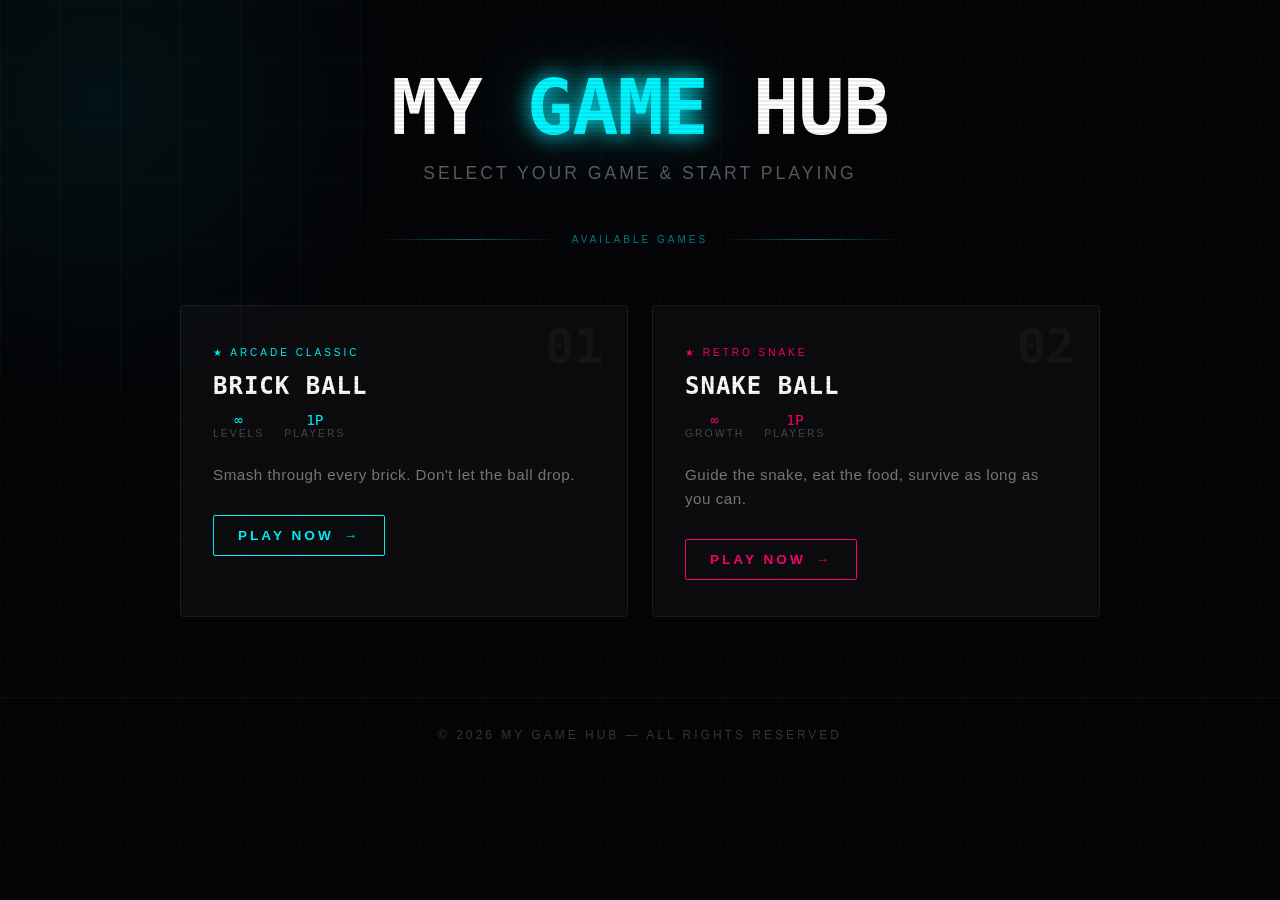
==== index.html @ 3251bb26 "change namw" ====
<!DOCTYPE html>
<html>
<head>
    <title>My Game Hub</title>
    <link rel="stylesheet" href="gamehub.css">
</head>
<body>

<div class="scanline"></div>

<header>
   
    <h1>MY <span class="text-glow">GAME</span> HUB</h1>
    <p class="subtitle">Select your game &amp; start playing</p>
</header>

<div class="divider"><span>available games</span></div>

<main class="games-container">

    <div class="game-card">
        <div class="card-number">01</div>
        <div class="card-tag">★ arcade classic</div>
        <h2>BRICK BALL</h2>
        <div class="card-stats">
            <div class="stat">
                <div class="stat-val">∞</div>
                <div class="stat-label">Levels</div>
            </div>
            <div class="stat">
                <div class="stat-val">1P</div>
                <div class="stat-label">Players</div>
            </div>
        </div>
        <p>Smash through every brick. Don't let the ball drop.</p>
        <a href="BRICKBALL/index1.html" class="play-btn">
            <span>Play Now</span>
            <span class="arrow">→</span>
        </a>
    </div>

    <div class="game-card">
        <div class="card-number">02</div>
        <div class="card-tag">★ retro snake</div>
        <h2>SNAKE BALL</h2>
        <div class="card-stats">
            <div class="stat">
                <div class="stat-val">∞</div>
                <div class="stat-label">Growth</div>
            </div>
            <div class="stat">
                <div class="stat-val">1P</div>
                <div class="stat-label">Players</div>
            </div>
        </div>
        <p>Guide the snake, eat the food, survive as long as you can.</p>
        <a href="SNAKEBALL/index2.html" class="play-btn">
            <span>Play Now</span>
            <span class="arrow">→</span>
        </a>
    </div>

</main>

<footer>
    <p>© 2026 My Game Hub — All rights reserved</p>
</footer>

</body>

</html>
---- gamehub.css ----
:root {
            --neon-cyan: #00f5ff;
            --neon-pink: #ff006e;
            --neon-green: #39ff14;
            --dark: #050508;
            --card-bg: rgba(255,255,255,0.03);
        }

        * { margin: 0; padding: 0; box-sizing: border-box; }

        body {
            font-family: 'Rajdhani', sans-serif;
            background: var(--dark);
            color: white;
            min-height: 100vh;
            overflow-x: hidden;
        }

        /* Animated grid background */
        body::before {
            content: '';
            position: fixed;
            inset: 0;
            background-image:
                linear-gradient(rgba(0,245,255,0.03) 1px, transparent 1px),
                linear-gradient(90deg, rgba(0,245,255,0.03) 1px, transparent 1px);
            background-size: 60px 60px;
            animation: gridMove 20s linear infinite;
            z-index: 0;
        }

        @keyframes gridMove {
            0% { background-position: 0 0; }
            100% { background-position: 60px 60px; }
        }

        /* Glowing orbs */
        body::after {
            content: '';
            position: fixed;
            width: 600px;
            height: 600px;
            background: radial-gradient(circle, rgba(0,245,255,0.06) 0%, transparent 70%);
            top: -200px;
            left: -200px;
            z-index: 0;
            animation: orbFloat 8s ease-in-out infinite alternate;
        }

        @keyframes orbFloat {
            0% { transform: translate(0, 0); }
            100% { transform: translate(100px, 80px); }
        }

        header {
            position: relative;
            z-index: 10;
            text-align: center;
            padding: 70px 20px 50px;
        }

        .header-badge {
            display: inline-block;
            font-family: 'Rajdhani', sans-serif;
            font-size: 11px;
            letter-spacing: 4px;
            color: var(--neon-cyan);
            border: 1px solid rgba(0,245,255,0.3);
            padding: 6px 18px;
            margin-bottom: 20px;
            text-transform: uppercase;
            animation: fadeDown 0.6s ease both;
        }

        h1 {
            font-family: 'Orbitron', monospace;
            font-size: clamp(2.5rem, 6vw, 5rem);
            font-weight: 900;
            letter-spacing: -1px;
            line-height: 1;
            animation: fadeDown 0.8s ease 0.1s both;
        }

        h1 .text-glow {
            color: var(--neon-cyan);
            text-shadow: 0 0 20px var(--neon-cyan), 0 0 60px rgba(0,245,255,0.4);
        }

        .subtitle {
            margin-top: 16px;
            font-size: 1.1rem;
            letter-spacing: 3px;
            color: rgba(255,255,255,0.35);
            text-transform: uppercase;
            animation: fadeDown 0.8s ease 0.2s both;
        }

        @keyframes fadeDown {
            from { opacity: 0; transform: translateY(-20px); }
            to { opacity: 1; transform: translateY(0); }
        }

        /* Divider */
        .divider {
            position: relative;
            z-index: 10;
            display: flex;
            align-items: center;
            gap: 16px;
            max-width: 600px;
            margin: 0 auto 60px;
            padding: 0 40px;
        }
        .divider::before, .divider::after {
            content: '';
            flex: 1;
            height: 1px;
            background: linear-gradient(90deg, transparent, rgba(0,245,255,0.4), transparent);
        }
        .divider span {
            font-size: 10px;
            letter-spacing: 3px;
            color: rgba(0,245,255,0.5);
            text-transform: uppercase;
        }

        /* Games grid */
        .games-container {
            position: relative;
            z-index: 10;
            display: grid;
            grid-template-columns: repeat(auto-fit, minmax(300px, 1fr));
            gap: 24px;
            padding: 0 40px 80px;
            max-width: 1000px;
            margin: 0 auto;
        }

        .game-card {
            background: var(--card-bg);
            border: 1px solid rgba(255,255,255,0.07);
            border-radius: 4px;
            padding: 36px 32px;
            position: relative;
            overflow: hidden;
            transition: transform 0.3s ease, border-color 0.3s ease;
            animation: fadeUp 0.8s ease both;
        }

        .game-card:nth-child(1) { animation-delay: 0.3s; --card-accent: var(--neon-cyan); }
        .game-card:nth-child(2) { animation-delay: 0.45s; --card-accent: var(--neon-pink); }

        @keyframes fadeUp {
            from { opacity: 0; transform: translateY(30px); }
            to { opacity: 1; transform: translateY(0); }
        }

        .game-card::before {
            content: '';
            position: absolute;
            top: 0; left: 0; right: 0;
            height: 2px;
            background: var(--card-accent);
            box-shadow: 0 0 20px var(--card-accent);
            transform: scaleX(0);
            transform-origin: left;
            transition: transform 0.4s ease;
        }

        .game-card:hover {
            transform: translateY(-6px);
            border-color: rgba(255,255,255,0.15);
        }

        .game-card:hover::before { transform: scaleX(1); }

        .card-number {
            font-family: 'Orbitron', monospace;
            font-size: 48px;
            font-weight: 900;
            color: rgba(255,255,255,0.04);
            position: absolute;
            top: 16px;
            right: 24px;
            line-height: 1;
            user-select: none;
        }

        .card-tag {
            display: inline-block;
            font-size: 10px;
            letter-spacing: 3px;
            text-transform: uppercase;
            color: var(--card-accent);
            margin-bottom: 14px;
        }

        .game-card h2 {
            font-family: 'Orbitron', monospace;
            font-size: 1.5rem;
            font-weight: 700;
            margin-bottom: 12px;
            letter-spacing: 1px;
        }

        .game-card p {
            font-size: 0.95rem;
            color: rgba(255,255,255,0.45);
            line-height: 1.6;
            letter-spacing: 0.5px;
            margin-bottom: 28px;
        }

        .play-btn {
            display: inline-flex;
            align-items: center;
            gap: 10px;
            padding: 12px 24px;
            background: transparent;
            color: var(--card-accent);
            text-decoration: none;
            border: 1px solid var(--card-accent);
            font-family: 'Rajdhani', sans-serif;
            font-size: 0.85rem;
            font-weight: 600;
            letter-spacing: 3px;
            text-transform: uppercase;
            border-radius: 2px;
            position: relative;
            overflow: hidden;
            transition: color 0.3s ease;
        }

        .play-btn::before {
            content: '';
            position: absolute;
            inset: 0;
            background: var(--card-accent);
            transform: translateX(-100%);
            transition: transform 0.3s ease;
            z-index: 0;
        }

        .play-btn:hover { color: var(--dark); }
        .play-btn:hover::before { transform: translateX(0); }

        .play-btn span { position: relative; z-index: 1; }

        .play-btn .arrow {
            transition: transform 0.3s ease;
            position: relative;
            z-index: 1;
        }
        .play-btn:hover .arrow { transform: translateX(4px); }

        /* Stats row */
        .card-stats {
            display: flex;
            gap: 20px;
            margin-bottom: 24px;
        }
        .stat {
            text-align: center;
        }
        .stat-val {
            font-family: 'Orbitron', monospace;
            font-size: 0.9rem;
            color: var(--card-accent);
        }
        .stat-label {
            font-size: 0.65rem;
            letter-spacing: 2px;
            color: rgba(255,255,255,0.25);
            text-transform: uppercase;
        }

        footer {
            position: relative;
            z-index: 10;
            text-align: center;
            padding: 30px;
            border-top: 1px solid rgba(255,255,255,0.05);
            font-size: 0.75rem;
            letter-spacing: 3px;
            color: rgba(255,255,255,0.2);
            text-transform: uppercase;
        }

        /* Scanline effect */
        .scanline {
            position: fixed;
            inset: 0;
            background: repeating-linear-gradient(
                0deg,
                transparent,
                transparent 2px,
                rgba(0,0,0,0.08) 2px,
                rgba(0,0,0,0.08) 4px
            );
            pointer-events: none;
            z-index: 100;
        }
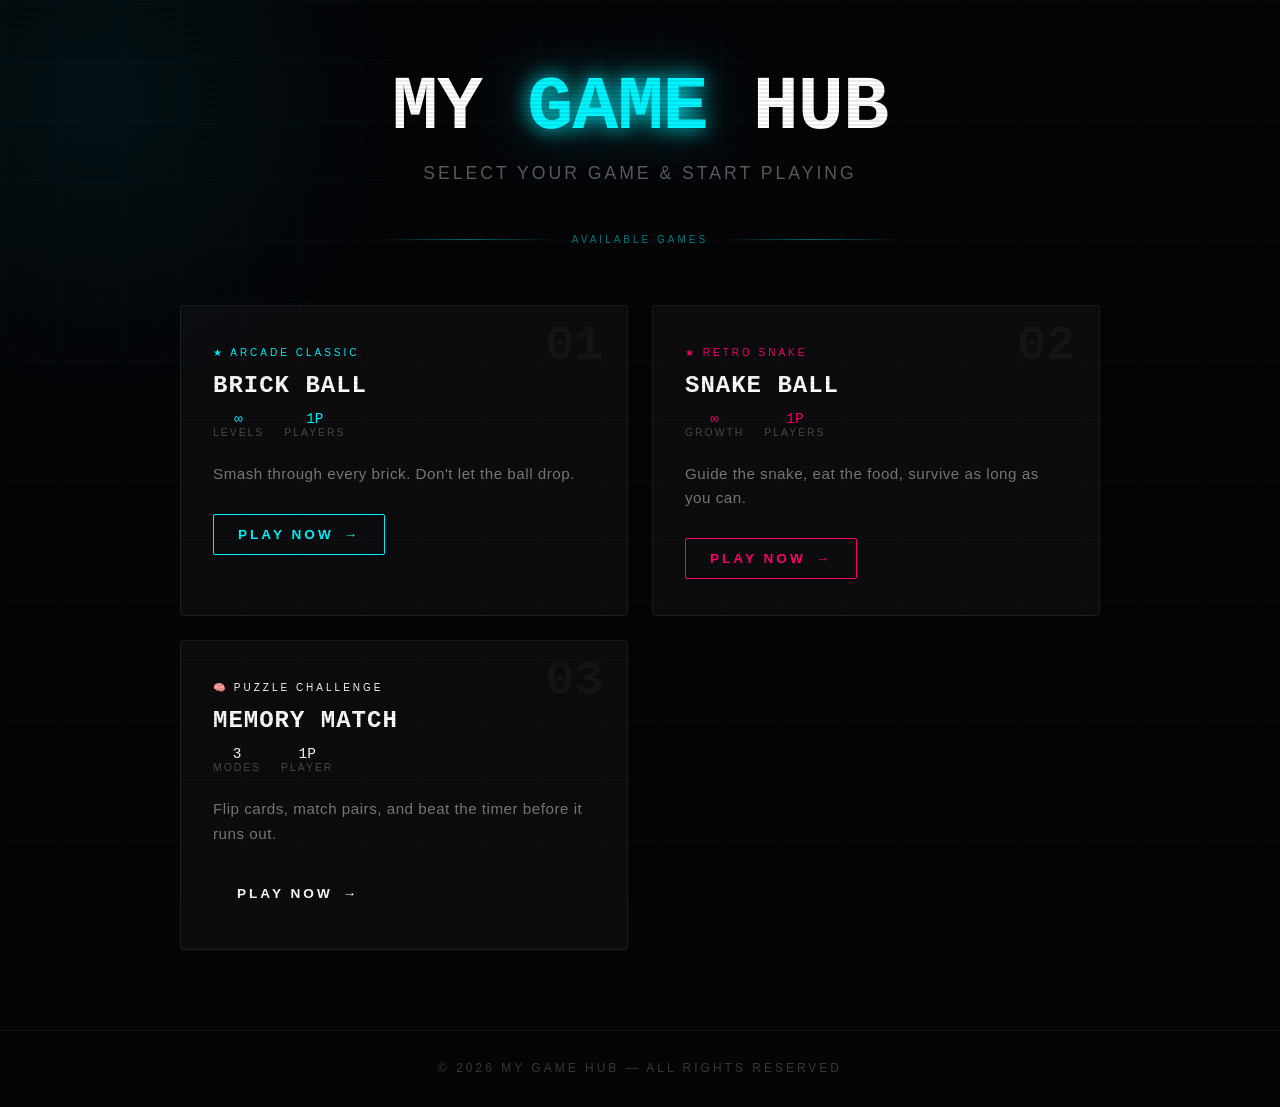
==== commit 537b0794: "added Memory Match Games" ====
--- a/index.html
+++ b/index.html
@@ -2,6 +2,7 @@
 <html>
 <head>
     <title>My Game Hub</title>
+    <meta name="viewport" content="width=device-width, initial-scale=1.0">
     <link rel="stylesheet" href="gamehub.css">
 </head>
 <body>
@@ -60,6 +61,30 @@
         </a>
     </div>
 
+    <div class="game-card">
+    <div class="card-number">03</div>
+    <div class="card-tag">🧠 puzzle challenge</div>
+
+    <h2>MEMORY MATCH</h2>
+
+    <div class="card-stats">
+        <div class="stat">
+            <div class="stat-val">3</div>
+            <div class="stat-label">Modes</div>
+        </div>
+        <div class="stat">
+            <div class="stat-val">1P</div>
+            <div class="stat-label">Player</div>
+        </div>
+    </div>
+
+    <p>Flip cards, match pairs, and beat the timer before it runs out.</p>
+
+    <a href="MEMORYMATCH/index.html" class="play-btn">
+        <span>Play Now</span>
+        <span class="arrow">→</span>
+    </a>
+</div>
 </main>
 
 <footer>
--- a/gamehub.css
+++ b/gamehub.css
@@ -300,4 +300,37 @@
             pointer-events: none;
             z-index: 100;
         }
+
+     @media (max-width: 768px){
+
+        header{
+            padding:40px 15px 30px;
+        }
+
+        h1{
+            font-size:2.2rem;
+        }
+
+        .subtitle{
+            font-size:0.9rem;
+            letter-spacing:2px;
+        }
+
+        .games-container{
+            grid-template-columns:1fr;
+            padding:0 15px 50px;
+            gap:18px;
+        }
+
+        .game-card{
+            padding:25px 20px;
+        }
+
+        .play-btn{
+            width:100%;
+            justify-content:center;
+        }
+
+        }
+
         
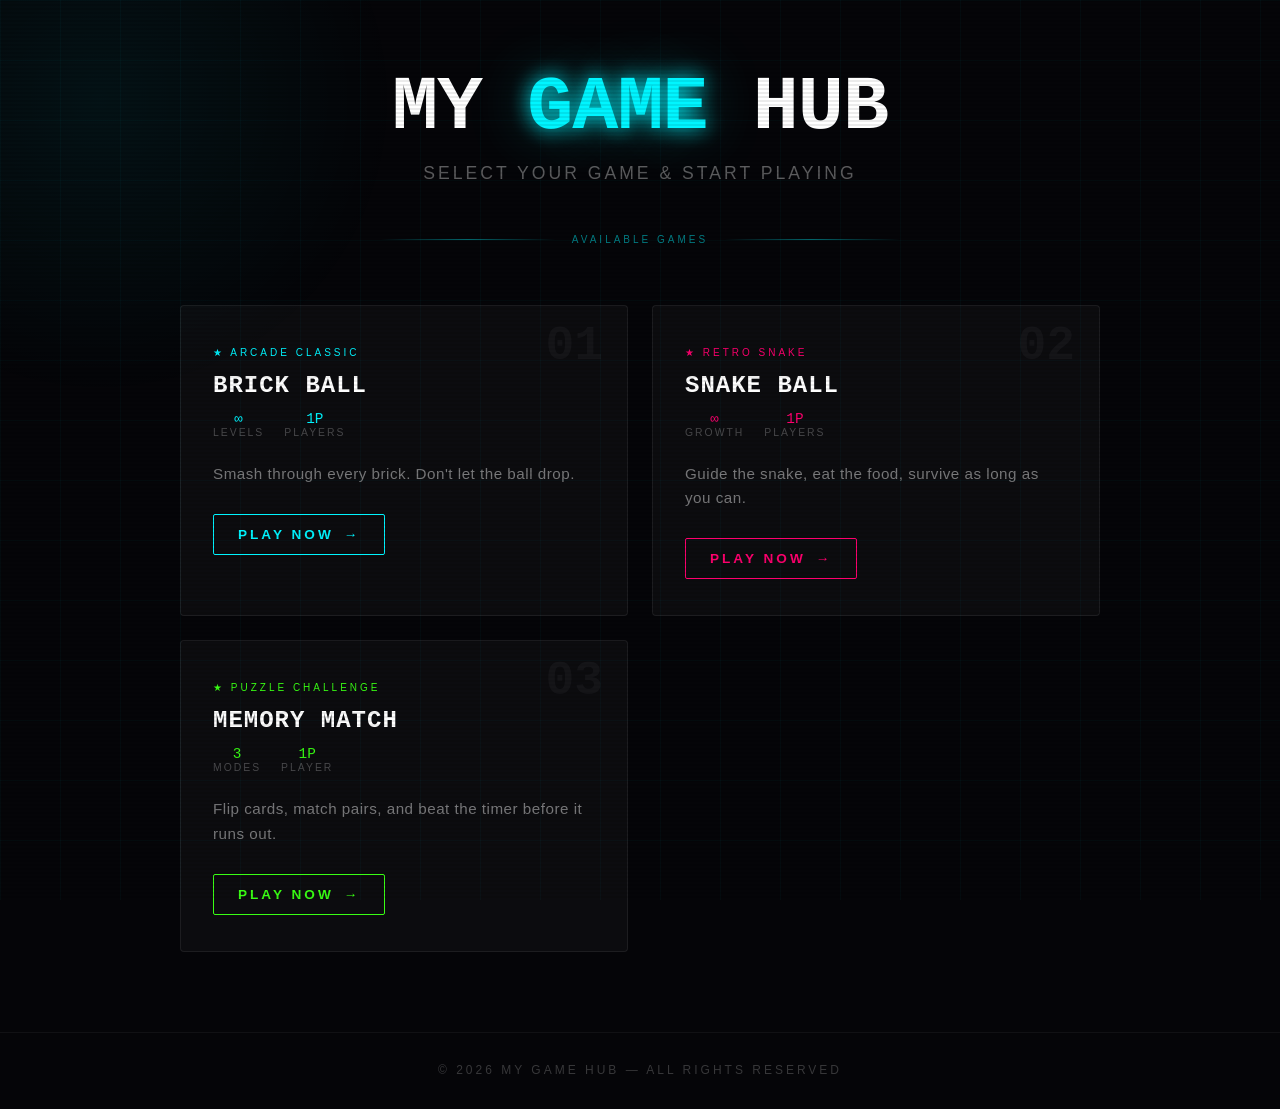
==== commit 7d675c25: "html updated" ====
--- a/index.html
+++ b/index.html
@@ -63,7 +63,7 @@
 
     <div class="game-card">
     <div class="card-number">03</div>
-    <div class="card-tag">🧠 puzzle challenge</div>
+    <div class="card-tag">★ puzzle challenge</div>
 
     <h2>MEMORY MATCH</h2>
 
--- a/gamehub.css
+++ b/gamehub.css
@@ -1,336 +1,340 @@
 :root {
-            --neon-cyan: #00f5ff;
-            --neon-pink: #ff006e;
-            --neon-green: #39ff14;
-            --dark: #050508;
-            --card-bg: rgba(255,255,255,0.03);
-        }
-
-        * { margin: 0; padding: 0; box-sizing: border-box; }
-
-        body {
-            font-family: 'Rajdhani', sans-serif;
-            background: var(--dark);
-            color: white;
-            min-height: 100vh;
-            overflow-x: hidden;
-        }
-
-        /* Animated grid background */
-        body::before {
-            content: '';
-            position: fixed;
-            inset: 0;
-            background-image:
-                linear-gradient(rgba(0,245,255,0.03) 1px, transparent 1px),
-                linear-gradient(90deg, rgba(0,245,255,0.03) 1px, transparent 1px);
-            background-size: 60px 60px;
-            animation: gridMove 20s linear infinite;
-            z-index: 0;
-        }
-
-        @keyframes gridMove {
-            0% { background-position: 0 0; }
-            100% { background-position: 60px 60px; }
-        }
-
-        /* Glowing orbs */
-        body::after {
-            content: '';
-            position: fixed;
-            width: 600px;
-            height: 600px;
-            background: radial-gradient(circle, rgba(0,245,255,0.06) 0%, transparent 70%);
-            top: -200px;
-            left: -200px;
-            z-index: 0;
-            animation: orbFloat 8s ease-in-out infinite alternate;
-        }
-
-        @keyframes orbFloat {
-            0% { transform: translate(0, 0); }
-            100% { transform: translate(100px, 80px); }
-        }
-
-        header {
-            position: relative;
-            z-index: 10;
-            text-align: center;
-            padding: 70px 20px 50px;
-        }
-
-        .header-badge {
-            display: inline-block;
-            font-family: 'Rajdhani', sans-serif;
-            font-size: 11px;
-            letter-spacing: 4px;
-            color: var(--neon-cyan);
-            border: 1px solid rgba(0,245,255,0.3);
-            padding: 6px 18px;
-            margin-bottom: 20px;
-            text-transform: uppercase;
-            animation: fadeDown 0.6s ease both;
-        }
-
-        h1 {
-            font-family: 'Orbitron', monospace;
-            font-size: clamp(2.5rem, 6vw, 5rem);
-            font-weight: 900;
-            letter-spacing: -1px;
-            line-height: 1;
-            animation: fadeDown 0.8s ease 0.1s both;
-        }
-
-        h1 .text-glow {
-            color: var(--neon-cyan);
-            text-shadow: 0 0 20px var(--neon-cyan), 0 0 60px rgba(0,245,255,0.4);
-        }
-
-        .subtitle {
-            margin-top: 16px;
-            font-size: 1.1rem;
-            letter-spacing: 3px;
-            color: rgba(255,255,255,0.35);
-            text-transform: uppercase;
-            animation: fadeDown 0.8s ease 0.2s both;
-        }
-
-        @keyframes fadeDown {
-            from { opacity: 0; transform: translateY(-20px); }
-            to { opacity: 1; transform: translateY(0); }
-        }
-
-        /* Divider */
-        .divider {
-            position: relative;
-            z-index: 10;
-            display: flex;
-            align-items: center;
-            gap: 16px;
-            max-width: 600px;
-            margin: 0 auto 60px;
-            padding: 0 40px;
-        }
-        .divider::before, .divider::after {
-            content: '';
-            flex: 1;
-            height: 1px;
-            background: linear-gradient(90deg, transparent, rgba(0,245,255,0.4), transparent);
-        }
-        .divider span {
-            font-size: 10px;
-            letter-spacing: 3px;
-            color: rgba(0,245,255,0.5);
-            text-transform: uppercase;
-        }
-
-        /* Games grid */
-        .games-container {
-            position: relative;
-            z-index: 10;
-            display: grid;
-            grid-template-columns: repeat(auto-fit, minmax(300px, 1fr));
-            gap: 24px;
-            padding: 0 40px 80px;
-            max-width: 1000px;
-            margin: 0 auto;
-        }
-
-        .game-card {
-            background: var(--card-bg);
-            border: 1px solid rgba(255,255,255,0.07);
-            border-radius: 4px;
-            padding: 36px 32px;
-            position: relative;
-            overflow: hidden;
-            transition: transform 0.3s ease, border-color 0.3s ease;
-            animation: fadeUp 0.8s ease both;
-        }
-
-        .game-card:nth-child(1) { animation-delay: 0.3s; --card-accent: var(--neon-cyan); }
-        .game-card:nth-child(2) { animation-delay: 0.45s; --card-accent: var(--neon-pink); }
-
-        @keyframes fadeUp {
-            from { opacity: 0; transform: translateY(30px); }
-            to { opacity: 1; transform: translateY(0); }
-        }
-
-        .game-card::before {
-            content: '';
-            position: absolute;
-            top: 0; left: 0; right: 0;
-            height: 2px;
-            background: var(--card-accent);
-            box-shadow: 0 0 20px var(--card-accent);
-            transform: scaleX(0);
-            transform-origin: left;
-            transition: transform 0.4s ease;
-        }
-
-        .game-card:hover {
-            transform: translateY(-6px);
-            border-color: rgba(255,255,255,0.15);
-        }
-
-        .game-card:hover::before { transform: scaleX(1); }
-
-        .card-number {
-            font-family: 'Orbitron', monospace;
-            font-size: 48px;
-            font-weight: 900;
-            color: rgba(255,255,255,0.04);
-            position: absolute;
-            top: 16px;
-            right: 24px;
-            line-height: 1;
-            user-select: none;
-        }
-
-        .card-tag {
-            display: inline-block;
-            font-size: 10px;
-            letter-spacing: 3px;
-            text-transform: uppercase;
-            color: var(--card-accent);
-            margin-bottom: 14px;
-        }
-
-        .game-card h2 {
-            font-family: 'Orbitron', monospace;
-            font-size: 1.5rem;
-            font-weight: 700;
-            margin-bottom: 12px;
-            letter-spacing: 1px;
-        }
-
-        .game-card p {
-            font-size: 0.95rem;
-            color: rgba(255,255,255,0.45);
-            line-height: 1.6;
-            letter-spacing: 0.5px;
-            margin-bottom: 28px;
-        }
-
-        .play-btn {
-            display: inline-flex;
-            align-items: center;
-            gap: 10px;
-            padding: 12px 24px;
-            background: transparent;
-            color: var(--card-accent);
-            text-decoration: none;
-            border: 1px solid var(--card-accent);
-            font-family: 'Rajdhani', sans-serif;
-            font-size: 0.85rem;
-            font-weight: 600;
-            letter-spacing: 3px;
-            text-transform: uppercase;
-            border-radius: 2px;
-            position: relative;
-            overflow: hidden;
-            transition: color 0.3s ease;
-        }
-
-        .play-btn::before {
-            content: '';
-            position: absolute;
-            inset: 0;
-            background: var(--card-accent);
-            transform: translateX(-100%);
-            transition: transform 0.3s ease;
-            z-index: 0;
-        }
-
-        .play-btn:hover { color: var(--dark); }
-        .play-btn:hover::before { transform: translateX(0); }
-
-        .play-btn span { position: relative; z-index: 1; }
-
-        .play-btn .arrow {
-            transition: transform 0.3s ease;
-            position: relative;
-            z-index: 1;
-        }
-        .play-btn:hover .arrow { transform: translateX(4px); }
-
-        /* Stats row */
-        .card-stats {
-            display: flex;
-            gap: 20px;
-            margin-bottom: 24px;
-        }
-        .stat {
-            text-align: center;
-        }
-        .stat-val {
-            font-family: 'Orbitron', monospace;
-            font-size: 0.9rem;
-            color: var(--card-accent);
-        }
-        .stat-label {
-            font-size: 0.65rem;
-            letter-spacing: 2px;
-            color: rgba(255,255,255,0.25);
-            text-transform: uppercase;
-        }
-
-        footer {
-            position: relative;
-            z-index: 10;
-            text-align: center;
-            padding: 30px;
-            border-top: 1px solid rgba(255,255,255,0.05);
-            font-size: 0.75rem;
-            letter-spacing: 3px;
-            color: rgba(255,255,255,0.2);
-            text-transform: uppercase;
-        }
-
-        /* Scanline effect */
-        .scanline {
-            position: fixed;
-            inset: 0;
-            background: repeating-linear-gradient(
-                0deg,
-                transparent,
-                transparent 2px,
-                rgba(0,0,0,0.08) 2px,
-                rgba(0,0,0,0.08) 4px
-            );
-            pointer-events: none;
-            z-index: 100;
-        }
-
-     @media (max-width: 768px){
-
-        header{
-            padding:40px 15px 30px;
-        }
-
-        h1{
-            font-size:2.2rem;
-        }
-
-        .subtitle{
-            font-size:0.9rem;
-            letter-spacing:2px;
-        }
-
-        .games-container{
-            grid-template-columns:1fr;
-            padding:0 15px 50px;
-            gap:18px;
-        }
-
-        .game-card{
-            padding:25px 20px;
-        }
-
-        .play-btn{
-            width:100%;
-            justify-content:center;
-        }
-
-        }
-
-        +    --neon-cyan: #00f5ff;
+    --neon-pink: #ff006e;
+    --neon-green: #39ff14;
+    --dark: #050508;
+    --card-bg: rgba(255,255,255,0.03);
+}
+
+* { margin: 0; padding: 0; box-sizing: border-box; }
+
+body {
+    font-family: 'Rajdhani', sans-serif;
+    background: var(--dark);
+    color: white;
+    min-height: 100vh;
+    overflow-x: hidden;
+}
+
+/* Animated grid background */
+body::before {
+    content: '';
+    position: fixed;
+    inset: 0;
+    background-image:
+        linear-gradient(rgba(0,245,255,0.03) 1px, transparent 1px),
+        linear-gradient(90deg, rgba(0,245,255,0.03) 1px, transparent 1px);
+    background-size: 60px 60px;
+    animation: gridMove 20s linear infinite;
+    z-index: 0;
+}
+
+@keyframes gridMove {
+    0% { background-position: 0 0; }
+    100% { background-position: 60px 60px; }
+}
+
+/* Glowing orbs */
+body::after {
+    content: '';
+    position: fixed;
+    width: 600px;
+    height: 600px;
+    background: radial-gradient(circle, rgba(0,245,255,0.06) 0%, transparent 70%);
+    top: -200px;
+    left: -200px;
+    z-index: 0;
+    animation: orbFloat 8s ease-in-out infinite alternate;
+}
+
+@keyframes orbFloat {
+    0% { transform: translate(0, 0); }
+    100% { transform: translate(100px, 80px); }
+}
+
+header {
+    position: relative;
+    z-index: 10;
+    text-align: center;
+    padding: 70px 20px 50px;
+}
+
+.header-badge {
+    display: inline-block;
+    font-family: 'Rajdhani', sans-serif;
+    font-size: 11px;
+    letter-spacing: 4px;
+    color: var(--neon-cyan);
+    border: 1px solid rgba(0,245,255,0.3);
+    padding: 6px 18px;
+    margin-bottom: 20px;
+    text-transform: uppercase;
+    animation: fadeDown 0.6s ease both;
+}
+
+h1 {
+    font-family: 'Orbitron', monospace;
+    font-size: clamp(2.5rem, 6vw, 5rem);
+    font-weight: 900;
+    letter-spacing: -1px;
+    line-height: 1;
+    animation: fadeDown 0.8s ease 0.1s both;
+}
+
+h1 .text-glow {
+    color: var(--neon-cyan);
+    text-shadow: 0 0 20px var(--neon-cyan), 0 0 60px rgba(0,245,255,0.4);
+}
+
+.subtitle {
+    margin-top: 16px;
+    font-size: 1.1rem;
+    letter-spacing: 3px;
+    color: rgba(255,255,255,0.35);
+    text-transform: uppercase;
+    animation: fadeDown 0.8s ease 0.2s both;
+}
+
+@keyframes fadeDown {
+    from { opacity: 0; transform: translateY(-20px); }
+    to { opacity: 1; transform: translateY(0); }
+}
+
+/* Divider */
+.divider {
+    position: relative;
+    z-index: 10;
+    display: flex;
+    align-items: center;
+    gap: 16px;
+    max-width: 600px;
+    margin: 0 auto 60px;
+    padding: 0 40px;
+}
+.divider::before, .divider::after {
+    content: '';
+    flex: 1;
+    height: 1px;
+    background: linear-gradient(90deg, transparent, rgba(0,245,255,0.4), transparent);
+}
+.divider span {
+    font-size: 10px;
+    letter-spacing: 3px;
+    color: rgba(0,245,255,0.5);
+    text-transform: uppercase;
+}
+
+/* Games grid */
+.games-container {
+    position: relative;
+    z-index: 10;
+    display: grid;
+    grid-template-columns: repeat(auto-fit, minmax(300px, 1fr));
+    gap: 24px;
+    padding: 0 40px 80px;
+    max-width: 1000px;
+    margin: 0 auto;
+}
+
+.game-card {
+    background: var(--card-bg);
+    border: 1px solid rgba(255,255,255,0.07);
+    border-radius: 4px;
+    padding: 36px 32px;
+    position: relative;
+    overflow: hidden;
+    transition: transform 0.3s ease, border-color 0.3s ease;
+    animation: fadeUp 0.8s ease both;
+}
+
+.game-card:nth-child(1) { animation-delay: 0.3s; --card-accent: var(--neon-cyan); }
+.game-card:nth-child(2) { animation-delay: 0.45s; --card-accent: var(--neon-pink); }
+
+/* ✅ ADDED: 3rd card (Memory Match) */
+.game-card:nth-child(3) { 
+    animation-delay: 0.6s; 
+    --card-accent: var(--neon-green); 
+}
+
+@keyframes fadeUp {
+    from { opacity: 0; transform: translateY(30px); }
+    to { opacity: 1; transform: translateY(0); }
+}
+
+.game-card::before {
+    content: '';
+    position: absolute;
+    top: 0; left: 0; right: 0;
+    height: 2px;
+    background: var(--card-accent);
+    box-shadow: 0 0 20px var(--card-accent);
+    transform: scaleX(0);
+    transform-origin: left;
+    transition: transform 0.4s ease;
+}
+
+.game-card:hover {
+    transform: translateY(-6px);
+    border-color: rgba(255,255,255,0.15);
+}
+
+.game-card:hover::before { transform: scaleX(1); }
+
+.card-number {
+    font-family: 'Orbitron', monospace;
+    font-size: 48px;
+    font-weight: 900;
+    color: rgba(255,255,255,0.04);
+    position: absolute;
+    top: 16px;
+    right: 24px;
+    line-height: 1;
+    user-select: none;
+}
+
+.card-tag {
+    display: inline-block;
+    font-size: 10px;
+    letter-spacing: 3px;
+    text-transform: uppercase;
+    color: var(--card-accent);
+    margin-bottom: 14px;
+}
+
+.game-card h2 {
+    font-family: 'Orbitron', monospace;
+    font-size: 1.5rem;
+    font-weight: 700;
+    margin-bottom: 12px;
+    letter-spacing: 1px;
+}
+
+.game-card p {
+    font-size: 0.95rem;
+    color: rgba(255,255,255,0.45);
+    line-height: 1.6;
+    letter-spacing: 0.5px;
+    margin-bottom: 28px;
+}
+
+.play-btn {
+    display: inline-flex;
+    align-items: center;
+    gap: 10px;
+    padding: 12px 24px;
+    background: transparent;
+    color: var(--card-accent);
+    text-decoration: none;
+    border: 1px solid var(--card-accent);
+    font-family: 'Rajdhani', sans-serif;
+    font-size: 0.85rem;
+    font-weight: 600;
+    letter-spacing: 3px;
+    text-transform: uppercase;
+    border-radius: 2px;
+    position: relative;
+    overflow: hidden;
+    transition: color 0.3s ease;
+}
+
+.play-btn::before {
+    content: '';
+    position: absolute;
+    inset: 0;
+    background: var(--card-accent);
+    transform: translateX(-100%);
+    transition: transform 0.3s ease;
+    z-index: 0;
+}
+
+.play-btn:hover { color: var(--dark); }
+.play-btn:hover::before { transform: translateX(0); }
+
+.play-btn span { position: relative; z-index: 1; }
+
+.play-btn .arrow {
+    transition: transform 0.3s ease;
+    position: relative;
+    z-index: 1;
+}
+.play-btn:hover .arrow { transform: translateX(4px); }
+
+/* Stats row */
+.card-stats {
+    display: flex;
+    gap: 20px;
+    margin-bottom: 24px;
+}
+.stat {
+    text-align: center;
+}
+.stat-val {
+    font-family: 'Orbitron', monospace;
+    font-size: 0.9rem;
+    color: var(--card-accent);
+}
+.stat-label {
+    font-size: 0.65rem;
+    letter-spacing: 2px;
+    color: rgba(255,255,255,0.25);
+    text-transform: uppercase;
+}
+
+footer {
+    position: relative;
+    z-index: 10;
+    text-align: center;
+    padding: 30px;
+    border-top: 1px solid rgba(255,255,255,0.05);
+    font-size: 0.75rem;
+    letter-spacing: 3px;
+    color: rgba(255,255,255,0.2);
+    text-transform: uppercase;
+}
+
+/* Scanline effect */
+.scanline {
+    position: fixed;
+    inset: 0;
+    background: repeating-linear-gradient(
+        0deg,
+        transparent,
+        transparent 2px,
+        rgba(0,0,0,0.08) 2px,
+        rgba(0,0,0,0.08) 4px
+    );
+    pointer-events: none;
+    z-index: 100;
+}
+
+@media (max-width: 768px){
+
+header{
+    padding:40px 15px 30px;
+}
+
+h1{
+    font-size:2.2rem;
+}
+
+.subtitle{
+    font-size:0.9rem;
+    letter-spacing:2px;
+}
+
+.games-container{
+    grid-template-columns:1fr;
+    padding:0 15px 50px;
+    gap:18px;
+}
+
+.game-card{
+    padding:25px 20px;
+}
+
+.play-btn{
+    width:100%;
+    justify-content:center;
+}
+
+}
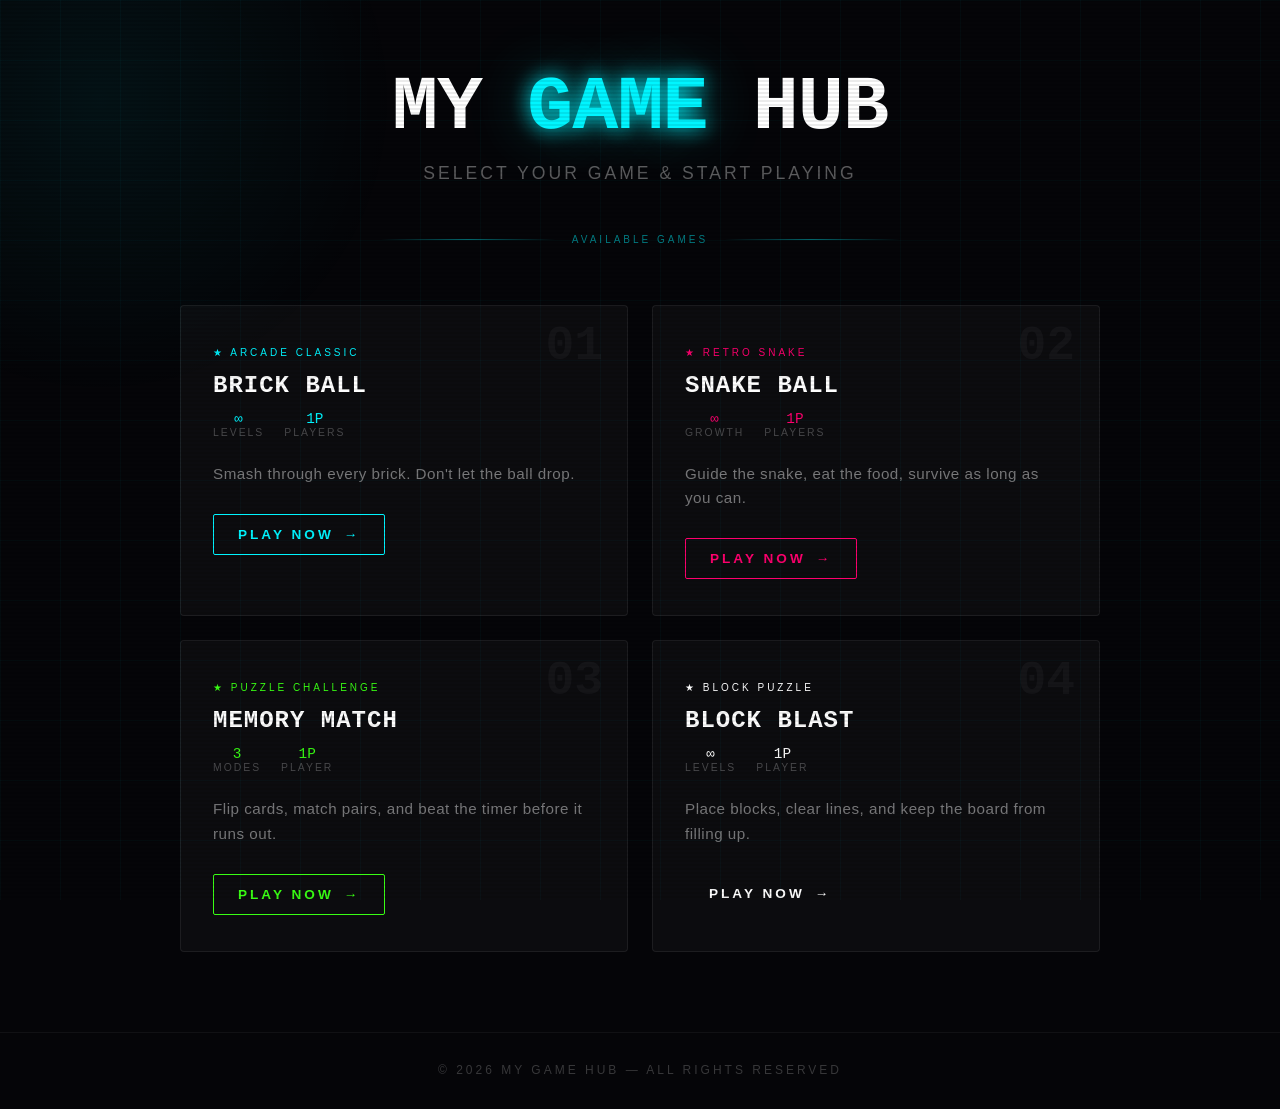
==== commit 6564c060: "block game added" ====
--- a/index.html
+++ b/index.html
@@ -85,6 +85,31 @@
         <span class="arrow">→</span>
     </a>
 </div>
+
+<div class="game-card">
+    <div class="card-number">04</div>
+    <div class="card-tag">★ block puzzle</div>
+
+    <h2>BLOCK BLAST</h2>
+
+    <div class="card-stats">
+        <div class="stat">
+            <div class="stat-val">∞</div>
+            <div class="stat-label">Levels</div>
+        </div>
+        <div class="stat">
+            <div class="stat-val">1P</div>
+            <div class="stat-label">Player</div>
+        </div>
+    </div>
+
+    <p>Place blocks, clear lines, and keep the board from filling up.</p>
+
+    <a href="BLOCK/index3.html" class="play-btn">
+        <span>Play Now</span>
+        <span class="arrow">→</span>
+    </a>
+</div>
 </main>
 
 <footer>
--- a/gamehub.css
+++ b/gamehub.css
@@ -154,6 +154,10 @@
 .game-card:nth-child(3) { 
     animation-delay: 0.6s; 
     --card-accent: var(--neon-green); 
+}
+.game-card:nth-child(4) { 
+    animation-delay: 0.6s; 
+    --card-accent: var(--blue); 
 }
 
 @keyframes fadeUp {
